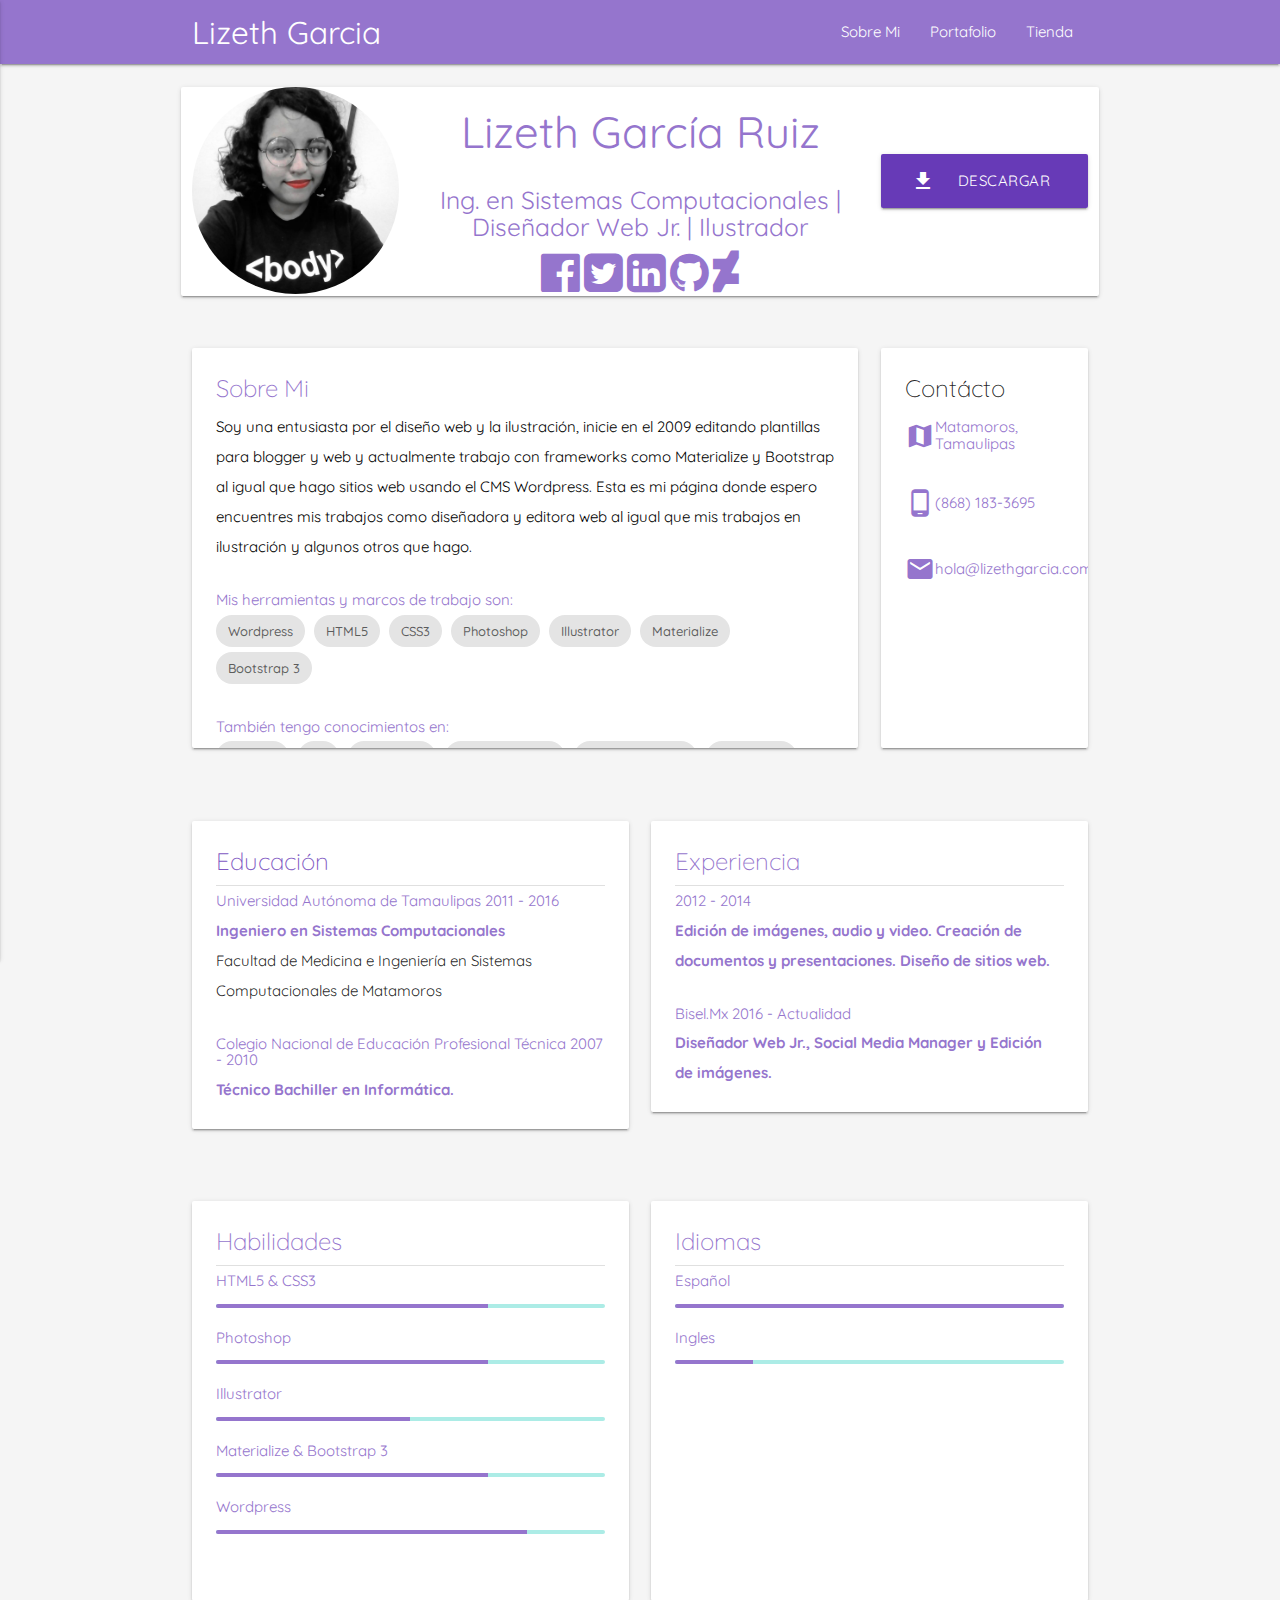
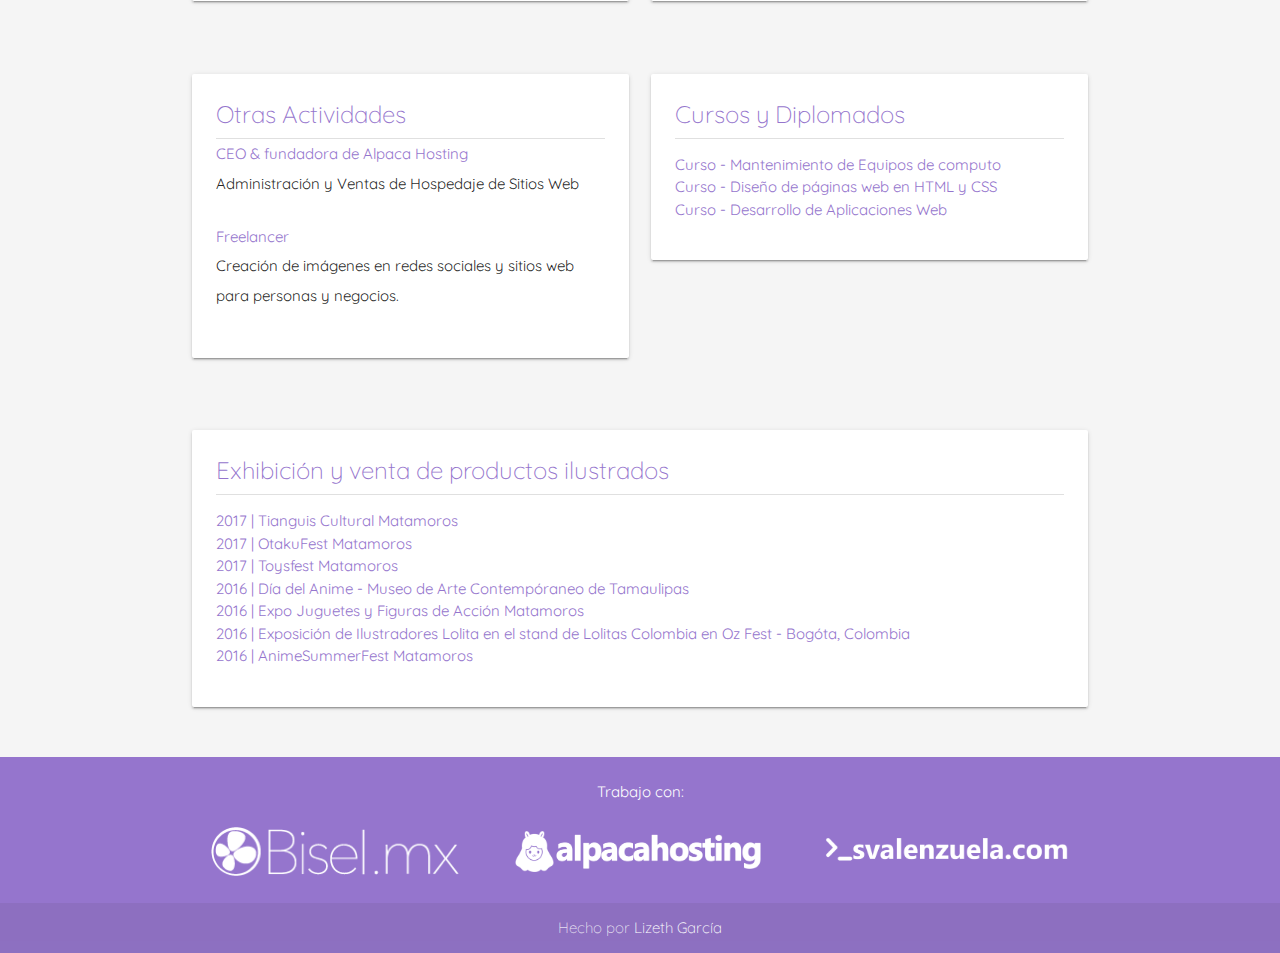
==== about.html @ 8a2abacf "Initial commit" ====
<!DOCTYPE html>
<html lang="es">
<head>
  <meta http-equiv="Content-Type" content="text/html; charset=UTF-8"/>
  <meta name="viewport" content="width=device-width, initial-scale=1"/>
  <title>Lizeth García - Diseño Web en Matamoros</title>

  <!-- CSS  -->
  <link href="https://fonts.googleapis.com/icon?family=Material+Icons" rel="stylesheet">
  <link href="css/materialize.css" type="text/css" rel="stylesheet" media="screen,projection"/>
  <link href="css/style.css" type="text/css" rel="stylesheet" media="screen,projection"/>
  <link rel="stylesheet" href="css/font-awesome.min.css">
  <link rel="icon" href="img/icoweb.png">

  <!-- Global Site Tag (gtag.js) - Google Analytics -->
<script async src="https://www.googletagmanager.com/gtag/js?id=UA-107366115-1"></script>
<script>
  window.dataLayer = window.dataLayer || [];
  function gtag(){dataLayer.push(arguments)};
  gtag('js', new Date());

  gtag('config', 'UA-107366115-1');
</script>
</head>
<body class="grey lighten-4">

<nav class="deep-purple lighten-2" role="navigation">
    <div class="nav-wrapper container"><a id="logo-container" href="index.html" class="brand-logo white-text">Lizeth Garcia</a>
      <ul class="right hide-on-med-and-down">
        <li><a href="about.html" class="white-text">Sobre Mi</a></li>
        <li><a href="portfolio.html" class="white-text">Portafolio</a></li>
        <li><a href="http://missalpaca.tictail.com/" class="white-text">Tienda</a></li>
        
      </ul>

      <ul id="nav-mobile" class="side-nav deep-purple-text text-lighten-2">
        <li><a href="about.html" class="white-text">Sobre Mi</a></li>
        <li><a href="portfolio.html" class="white-text">Portafolio</a></li>
        <li><a href="http://missalpaca.tictail.com/" class="white-text">Tienda</a></li>
        
      </ul>
      <a href="#" data-activates="nav-mobile" class="button-collapse whi"><i class="material-icons white-text">menu</i></a>
    </div>
  </nav>


    <div class="container">
    <div class="section">
  	<div class="row card">
  	<div class="col s12 m3 center">
  		<img class="circle responsive-img valign-wrapper" width="250px" src="img/yo.jpg">
  	</div>
  	<div class="col s12 m6 center">
  		<h3 class="header center deep-purple-text text-lighten-2"> Lizeth García Ruiz</h3>
  		<h5 class="header col s12 center deep-purple-text text-lighten-2"> Ing. en Sistemas Computacionales | Diseñador Web Jr. | Ilustrador</h5>
      <a href="https://www.facebook.com/mysoulbeats"><i class="fa fa-facebook-official fa-3x deep-purple-text text-lighten-2" aria-hidden="true"></i></a>
      <a href="https://twitter.com/lizethgarciar"><i class="fa fa-twitter-square fa-3x deep-purple-text text-lighten-2" aria-hidden="true"></i></a>
      <a href="https://www.linkedin.com/in/kazegarcia/"><i class="fa fa-linkedin-square fa-3x deep-purple-text text-lighten-2" aria-hidden="true"></i></a>
      <a href="https://github.com/missalpaca"><i class="fa fa-github fa-3x deep-purple-text text-lighten-2" aria-hidden="true"></i></a>
      <a href="https://miss-alpaca.deviantart.com/"><i class="fa fa-deviantart fa-3x deep-purple-text text-lighten-2" aria-hidden="true"></i></a>
  	</div>
  	<div class="col s12 m3">
  		<br><br><br>
  		<a href="docs/CVLizethGarcia.pdf" id="download-button" class="btn-large waves-effect waves-light deep-purple text-lighten-2 valign-wrapper"> <i class="material-icons left">file_download</i> Descargar CV </a>
  	</div>
  		
  	</div>
    </div>
    </div>

  <div class="container">
  <div class="section">
       <div class="row">
        <div class="col s12 m9">
          <div class="card medium">
            <div class="card-content">
            <span class="card-title deep-purple-text text-lighten-2">Sobre Mi</span>
            <p class="black-text">Soy una entusiasta por el diseño web y la ilustración, inicie en el 2009 editando plantillas para blogger y web y actualmente trabajo con frameworks como Materialize y Bootstrap al igual que hago sitios web usando el CMS Wordpress. Esta es mi página donde espero encuentres mis trabajos como diseñadora y editora web al igual que mis trabajos en ilustración y algunos otros que hago.</p>
            <br>
            <h6 class="deep-purple-text text-lighten-2"> Mis herramientas y marcos de trabajo son:</h6>
            <div class="chip"> Wordpress </div> <div class="chip"> HTML5 </div> <div class="chip"> CSS3 </div> <div class="chip"> Photoshop </div> <div class="chip"> Illustrator </div> <div class="chip"> Materialize </div> <div class="chip"> Bootstrap 3 </div>
            <br><br>
            <h6 class="deep-purple-text text-lighten-2"> También tengo conocimientos en:</h6>
            <div class="chip"> ASP.NET </div> <div class="chip"> C# </div> <div class="chip"> Javascript </div> <div class="chip"> Visual Basic.Net </div> <div class="chip"> Wampp, Xampp </div> <div class="chip"> SQL Server </div> <div class="chip"> XML </div>
          </div>
          </div>
        </div>


      <div class="col s12 m3">
          <div class="card medium">
          	<div class="card-content">
          	<span class="card-title">
          		Contácto
          	</span>
          	<ul>
            <h6 class="deep-purple-text text-lighten-2 valign-wrapper"><i class="small deep-purple-text text-lighten-2 material-icons">map</i>Matamoros, Tamaulipas</h6>
            <br>
            <h6 class="deep-purple-text text-lighten-2 valign-wrapper"><i class="small deep-purple-text text-lighten-2 material-icons">phone_android</i>(868) 183-3695</h6>
            <br>
            <h6 class="deep-purple-text text-lighten-2 valign-wrapper"><i class="small deep-purple-text text-lighten-2 material-icons">email</i>hola@lizethgarcia.com</h6>
          </ul>
          	</div>
          </div>
        </div>

 </div>
</div>
</div>

<div class="container">
  <div class="section">
       <div class="row">
        <div class="col s12 m6">
          <div class="card">
            <div class="card-content">
            <span class="card-title deep-purple-text text-lighten-1">Educación</span>
            <div class="divider"></div>
            <h6 class="deep-purple-text text-lighten-2">Universidad Autónoma de Tamaulipas 2011 - 2016</h6>
            <p>
              <b class="deep-purple-text text-lighten-2">Ingeniero en Sistemas Computacionales</b><br>
              Facultad de Medicina e Ingeniería en Sistemas Computacionales de Matamoros
            </p>
            <br>
            
            <h6 class="deep-purple-text text-lighten-2">Colegio Nacional de Educación Profesional Técnica  2007 - 2010</h6>
            <p>
              <b class="deep-purple-text text-lighten-2">Técnico Bachiller en Informática.</b><br>
            </p>
            
          </div>
        </div>
      </div>
      <div class="col s12 m6">
          <div class="card">
            <div class="card-content">
            <span class="card-title deep-purple-text text-lighten-2">Experiencia</span>
            <div class="divider"></div>
            <h6 class="deep-purple-text text-lighten-2">2012 - 2014</h6>
            <p>
              <b class="deep-purple-text text-lighten-2">Edición de imágenes, audio y video. Creación de documentos y presentaciones. Diseño de sitios web.
              </b></p>
            <br>
            <h6 class="deep-purple-text text-lighten-2">Bisel.Mx  2016 - Actualidad</h6>
            <p>
              <b class="deep-purple-text text-lighten-2">Diseñador Web Jr., Social Media Manager y Edición de imágenes.</b><br>
            </p>
          </div>
        </div>
        </div>

 </div>
</div>
</div>

<div class="container">
  <div class="section">
       <div class="row">
        <div class="col s12 m6">
          <div class="card medium">
            <div class="card-content">
           <span class="card-title deep-purple-text text-lighten-2">Habilidades</span>
            <div class="divider"></div>
            <p class="deep-purple-text text-lighten-2"> HTML5 & CSS3</p>
            <div class="progress">
            <div class="determinate deep-purple lighten-2" style="width: 70%"></div>
            </div>
            <p class="deep-purple-text text-lighten-2"> Photoshop</p>
            <div class="progress">
            <div class="determinate deep-purple lighten-2" style="width: 70%"></div>
            </div>
            <p class="deep-purple-text text-lighten-2"> Illustrator</p>
            <div class="progress">
            <div class="determinate deep-purple lighten-2" style="width: 50%"></div>
            </div>
            <p class="deep-purple-text text-lighten-2"> Materialize & Bootstrap 3</p>
            <div class="progress">
            <div class="determinate deep-purple lighten-2" style="width: 70%"></div>
            </div>
            <p class="deep-purple-text text-lighten-2"> Wordpress</p>
            <div class="progress">
            <div class="determinate deep-purple lighten-2" style="width: 80%"></div>
            </div>
            <br>
          </div>
        </div>
      </div>
      <div class="col s12 m6">
          <div class="card medium">
            <div class="card-content">
            <span class="card-title deep-purple-text text-lighten-2">Idiomas</span>
            <div class="divider"></div>
            <p class="deep-purple-text text-lighten-2"> Español</p>
            <div class="progress">
            <div class="determinate deep-purple lighten-2" style="width: 100%"></div>
            </div>
            <p class="deep-purple-text text-lighten-2"> Ingles</p>
            <div class="progress">
            <div class="determinate deep-purple lighten-2" style="width: 20%"></div>
            </div>
           <br>
          </div>
        </div>
        </div>

 </div>
</div>
</div>




<div class="container">
  <div class="section">
       <div class="row">
        <div class="col s12 m6">
          <div class="card">
            <div class="card-content">
           <span class="card-title deep-purple-text text-lighten-2">Otras Actividades</span>
            <div class="divider"></div>
            <h6 class=" deep-purple-text text-lighten-2"> CEO & fundadora de Alpaca Hosting</h6>
            <p>Administración y Ventas de Hospedaje de Sitios Web</p> <br>

            <h6 class=" deep-purple-text text-lighten-2"> Freelancer</h6>
            <p> Creación de imágenes en redes sociales y sitios web para personas y negocios.</p> <br>
            
            
          </div>
        </div>
      </div>
      <div class="col s12 m6">
          <div class="card">
            <div class="card-content">
            <span class="card-title deep-purple-text text-lighten-2">Cursos y Diplomados</span>
            <div class="divider"></div>
            <ul class="deep-purple-text text-lighten-2">
              <li> Curso - Mantenimiento de Equipos de computo</li>
              <li> Curso - Diseño de páginas web en HTML y CSS</li>
              <li> Curso - Desarrollo de Aplicaciones Web</li>
            </ul>
          </div>
        </div>
        </div>

 </div>
</div>
</div>

<div class="container">
  <div class="section">
       <div class="row">
        <div class="col s12 m12">
          <div class="card">
            <div class="card-content">
           <span class="card-title deep-purple-text text-lighten-2">Exhibición y venta de productos ilustrados</span>
            <div class="divider"></div>
            <ul class="deep-purple-text text-lighten-2">
              <li> 2017 | Tianguis Cultural Matamoros</li>
              <li> 2017 | OtakuFest Matamoros</li>
              <li> 2017 | Toysfest Matamoros</li>
              <li> 2016 | Día del Anime - Museo de Arte Contempóraneo de Tamaulipas</li>
              <li> 2016 | Expo Juguetes y Figuras de Acción Matamoros</li>
              <li> 2016 | Exposición de Ilustradores Lolita en el stand de Lolitas Colombia en Oz Fest - Bogóta, Colombia</li>
              <li> 2016 | AnimeSummerFest Matamoros</li>
            </ul>
            
            
          </div>
        </div>
      </div>

 </div>
</div>
</div>



<footer class="page-footer deep-purple lighten-2">

			<div class="container">
        <div class="row center">
          <div class="col m12 s12">
                <h6> Trabajo con: </h6>
              </div>
        </div>
				
				<div class="row valign-wrapper center">
			        <div class="col m4 s12">
			        <a href="https://bisel.mx">
			         <img class="responsive-img" width="250px" src="img/logobisel.png">
					</a>
			        </div>

			        <div class="col m4 s12">
			        <a href="https://alpacahosting.com">
			        <img class="responsive-img" width="250px" src="img/logoah.png">
			        </a>
			        </div>


			        <div class="col m4 s12">
			        <a href="http://svalenzuela.com">
			        <img class="responsive-img" width="250px" src="img/logosvalenzuela.png">
			        </a>
			        </div>
			</div>


        
        
      </div>
    </div>


<div class="footer-copyright">
      <div class="container center">
      Hecho por <a class="white-text" href="http://lizethgarcia.com">Lizeth García</a>
      </div>
    </div>
</footer>


<script src="https://code.jquery.com/jquery-2.1.1.min.js"></script>
  <script src="js/materialize.js"></script>
  <script src="js/init.js"></script>
  <script src="js/style.js"></script>
</body>
</html>
---- css/style.css ----
nav ul a,
nav .brand-logo {
  color: #444;
}

p {
  line-height: 2rem;
}

.button-collapse {
  color: #26a69a;
}

.parallax-container {
  min-height: 380px;
  line-height: 0;
  height: auto;
  color: rgba(255,255,255,.9);
}
  .parallax-container .section {
    width: 100%;
  }

@media only screen and (max-width : 992px) {
  .parallax-container .section {
    position: absolute;
    top: 40%;
  }
  #index-banner .section {
    top: 10%;
  }
}

@media only screen and (max-width : 600px) {
  #index-banner .section {
    top: 0;
  }
}

.icon-block {
  padding: 0 15px;
}
.icon-block .material-icons {
  font-size: inherit;
}

footer.page-footer {
  margin: 0;
}
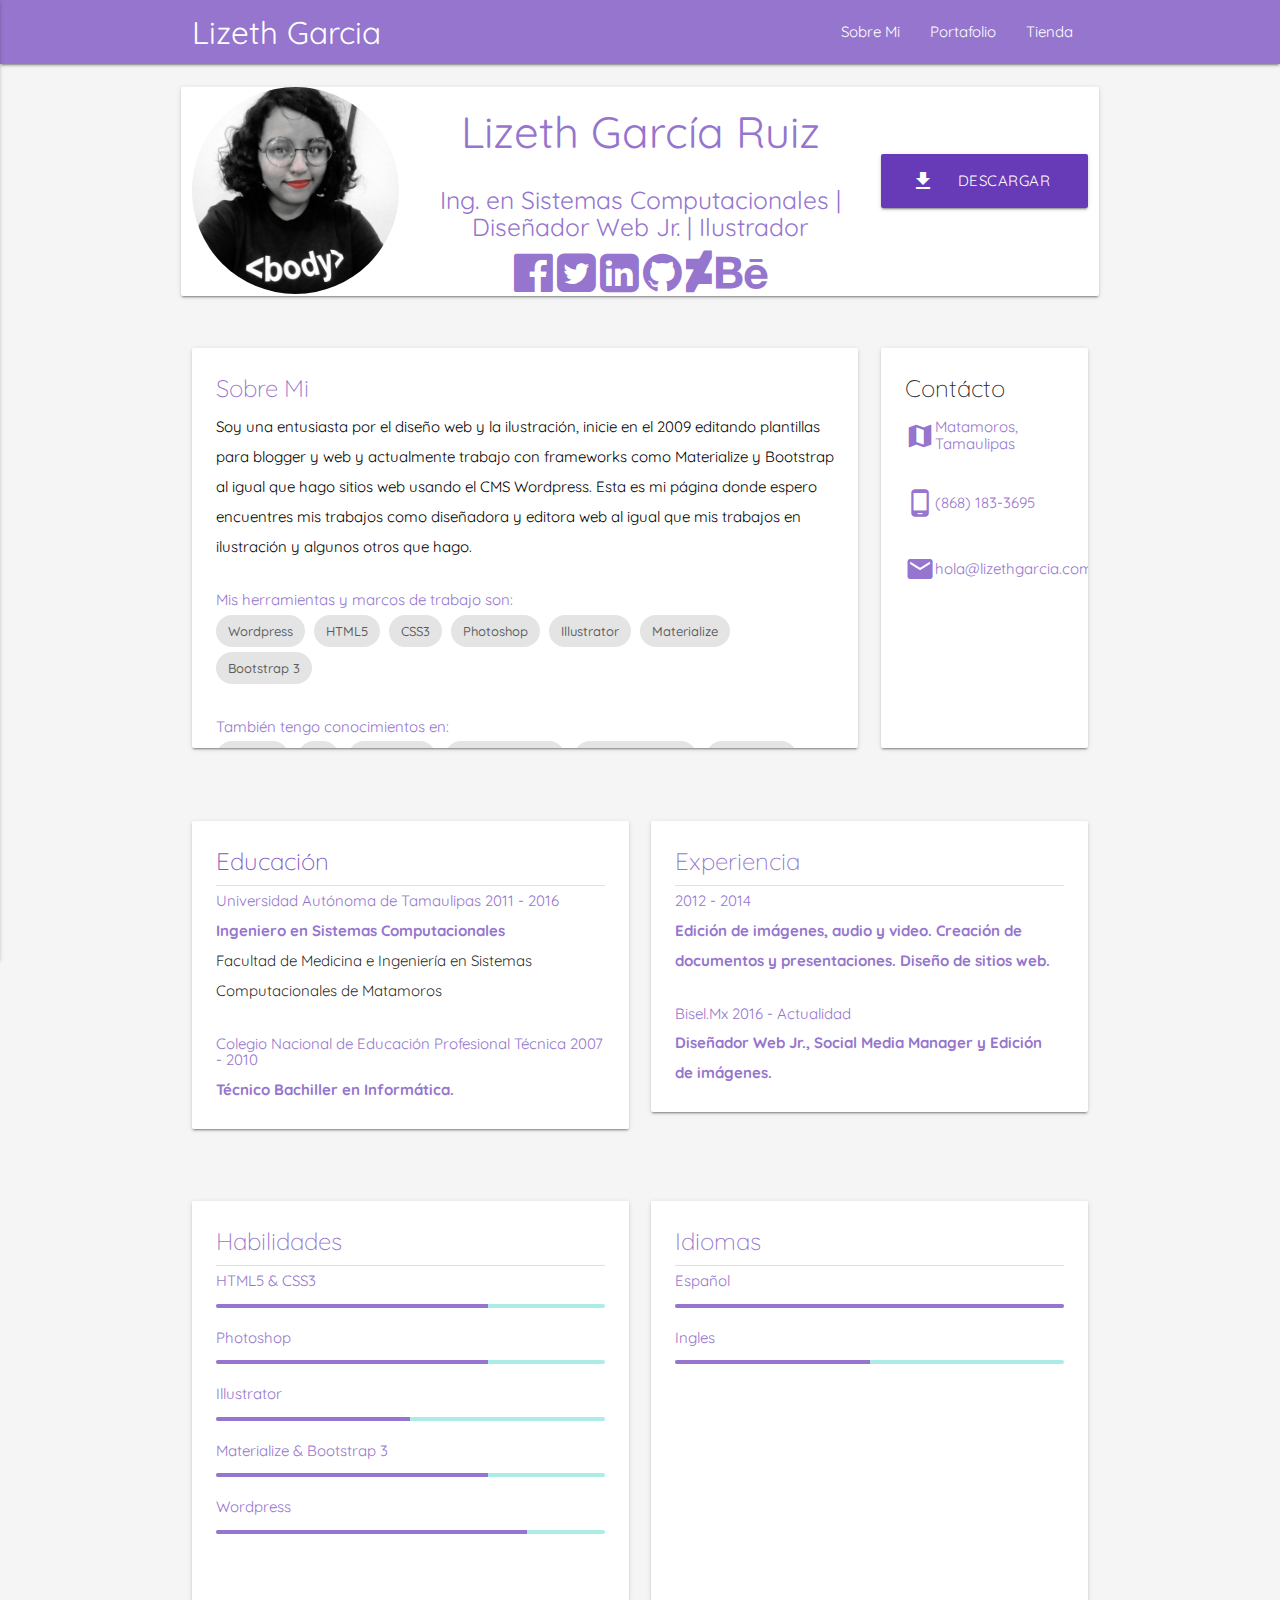
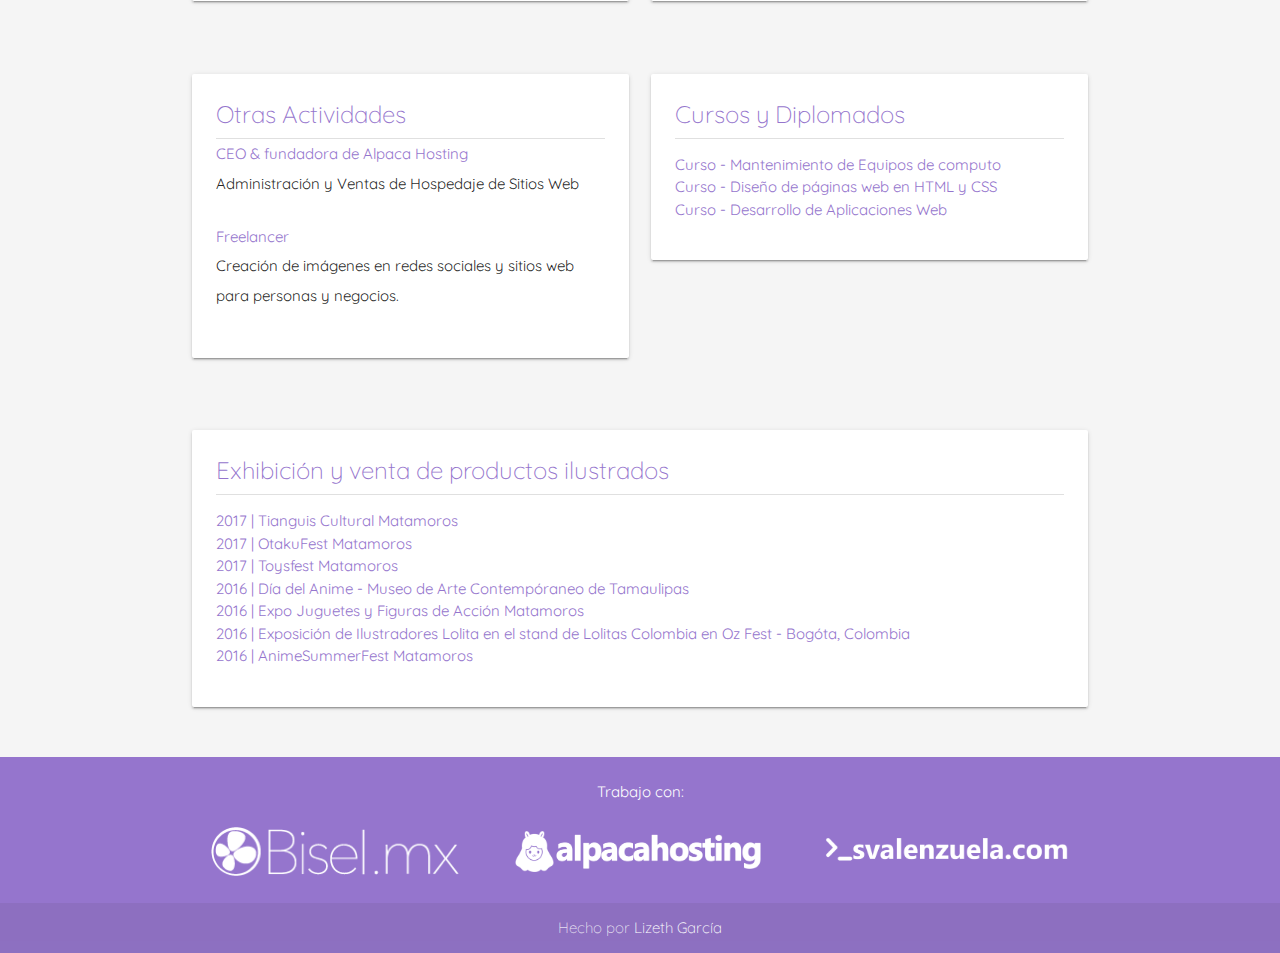
==== commit 3f872454: "Add files via upload" ====
--- a/about.html
+++ b/about.html
@@ -1,328 +1,329 @@
-<!DOCTYPE html>
-<html lang="es">
-<head>
-  <meta http-equiv="Content-Type" content="text/html; charset=UTF-8"/>
-  <meta name="viewport" content="width=device-width, initial-scale=1"/>
-  <title>Lizeth García - Diseño Web en Matamoros</title>
-
-  <!-- CSS  -->
-  <link href="https://fonts.googleapis.com/icon?family=Material+Icons" rel="stylesheet">
-  <link href="css/materialize.css" type="text/css" rel="stylesheet" media="screen,projection"/>
-  <link href="css/style.css" type="text/css" rel="stylesheet" media="screen,projection"/>
-  <link rel="stylesheet" href="css/font-awesome.min.css">
-  <link rel="icon" href="img/icoweb.png">
-
-  <!-- Global Site Tag (gtag.js) - Google Analytics -->
-<script async src="https://www.googletagmanager.com/gtag/js?id=UA-107366115-1"></script>
-<script>
-  window.dataLayer = window.dataLayer || [];
-  function gtag(){dataLayer.push(arguments)};
-  gtag('js', new Date());
-
-  gtag('config', 'UA-107366115-1');
-</script>
-</head>
-<body class="grey lighten-4">
-
-<nav class="deep-purple lighten-2" role="navigation">
-    <div class="nav-wrapper container"><a id="logo-container" href="index.html" class="brand-logo white-text">Lizeth Garcia</a>
-      <ul class="right hide-on-med-and-down">
-        <li><a href="about.html" class="white-text">Sobre Mi</a></li>
-        <li><a href="portfolio.html" class="white-text">Portafolio</a></li>
-        <li><a href="http://missalpaca.tictail.com/" class="white-text">Tienda</a></li>
-        
-      </ul>
-
-      <ul id="nav-mobile" class="side-nav deep-purple-text text-lighten-2">
-        <li><a href="about.html" class="white-text">Sobre Mi</a></li>
-        <li><a href="portfolio.html" class="white-text">Portafolio</a></li>
-        <li><a href="http://missalpaca.tictail.com/" class="white-text">Tienda</a></li>
-        
-      </ul>
-      <a href="#" data-activates="nav-mobile" class="button-collapse whi"><i class="material-icons white-text">menu</i></a>
-    </div>
-  </nav>
-
-
-    <div class="container">
-    <div class="section">
-  	<div class="row card">
-  	<div class="col s12 m3 center">
-  		<img class="circle responsive-img valign-wrapper" width="250px" src="img/yo.jpg">
-  	</div>
-  	<div class="col s12 m6 center">
-  		<h3 class="header center deep-purple-text text-lighten-2"> Lizeth García Ruiz</h3>
-  		<h5 class="header col s12 center deep-purple-text text-lighten-2"> Ing. en Sistemas Computacionales | Diseñador Web Jr. | Ilustrador</h5>
-      <a href="https://www.facebook.com/mysoulbeats"><i class="fa fa-facebook-official fa-3x deep-purple-text text-lighten-2" aria-hidden="true"></i></a>
-      <a href="https://twitter.com/lizethgarciar"><i class="fa fa-twitter-square fa-3x deep-purple-text text-lighten-2" aria-hidden="true"></i></a>
-      <a href="https://www.linkedin.com/in/kazegarcia/"><i class="fa fa-linkedin-square fa-3x deep-purple-text text-lighten-2" aria-hidden="true"></i></a>
-      <a href="https://github.com/missalpaca"><i class="fa fa-github fa-3x deep-purple-text text-lighten-2" aria-hidden="true"></i></a>
-      <a href="https://miss-alpaca.deviantart.com/"><i class="fa fa-deviantart fa-3x deep-purple-text text-lighten-2" aria-hidden="true"></i></a>
-  	</div>
-  	<div class="col s12 m3">
-  		<br><br><br>
-  		<a href="docs/CVLizethGarcia.pdf" id="download-button" class="btn-large waves-effect waves-light deep-purple text-lighten-2 valign-wrapper"> <i class="material-icons left">file_download</i> Descargar CV </a>
-  	</div>
-  		
-  	</div>
-    </div>
-    </div>
-
-  <div class="container">
-  <div class="section">
-       <div class="row">
-        <div class="col s12 m9">
-          <div class="card medium">
-            <div class="card-content">
-            <span class="card-title deep-purple-text text-lighten-2">Sobre Mi</span>
-            <p class="black-text">Soy una entusiasta por el diseño web y la ilustración, inicie en el 2009 editando plantillas para blogger y web y actualmente trabajo con frameworks como Materialize y Bootstrap al igual que hago sitios web usando el CMS Wordpress. Esta es mi página donde espero encuentres mis trabajos como diseñadora y editora web al igual que mis trabajos en ilustración y algunos otros que hago.</p>
-            <br>
-            <h6 class="deep-purple-text text-lighten-2"> Mis herramientas y marcos de trabajo son:</h6>
-            <div class="chip"> Wordpress </div> <div class="chip"> HTML5 </div> <div class="chip"> CSS3 </div> <div class="chip"> Photoshop </div> <div class="chip"> Illustrator </div> <div class="chip"> Materialize </div> <div class="chip"> Bootstrap 3 </div>
-            <br><br>
-            <h6 class="deep-purple-text text-lighten-2"> También tengo conocimientos en:</h6>
-            <div class="chip"> ASP.NET </div> <div class="chip"> C# </div> <div class="chip"> Javascript </div> <div class="chip"> Visual Basic.Net </div> <div class="chip"> Wampp, Xampp </div> <div class="chip"> SQL Server </div> <div class="chip"> XML </div>
-          </div>
-          </div>
-        </div>
-
-
-      <div class="col s12 m3">
-          <div class="card medium">
-          	<div class="card-content">
-          	<span class="card-title">
-          		Contácto
-          	</span>
-          	<ul>
-            <h6 class="deep-purple-text text-lighten-2 valign-wrapper"><i class="small deep-purple-text text-lighten-2 material-icons">map</i>Matamoros, Tamaulipas</h6>
-            <br>
-            <h6 class="deep-purple-text text-lighten-2 valign-wrapper"><i class="small deep-purple-text text-lighten-2 material-icons">phone_android</i>(868) 183-3695</h6>
-            <br>
-            <h6 class="deep-purple-text text-lighten-2 valign-wrapper"><i class="small deep-purple-text text-lighten-2 material-icons">email</i>hola@lizethgarcia.com</h6>
-          </ul>
-          	</div>
-          </div>
-        </div>
-
- </div>
-</div>
-</div>
-
-<div class="container">
-  <div class="section">
-       <div class="row">
-        <div class="col s12 m6">
-          <div class="card">
-            <div class="card-content">
-            <span class="card-title deep-purple-text text-lighten-1">Educación</span>
-            <div class="divider"></div>
-            <h6 class="deep-purple-text text-lighten-2">Universidad Autónoma de Tamaulipas 2011 - 2016</h6>
-            <p>
-              <b class="deep-purple-text text-lighten-2">Ingeniero en Sistemas Computacionales</b><br>
-              Facultad de Medicina e Ingeniería en Sistemas Computacionales de Matamoros
-            </p>
-            <br>
-            
-            <h6 class="deep-purple-text text-lighten-2">Colegio Nacional de Educación Profesional Técnica  2007 - 2010</h6>
-            <p>
-              <b class="deep-purple-text text-lighten-2">Técnico Bachiller en Informática.</b><br>
-            </p>
-            
-          </div>
-        </div>
-      </div>
-      <div class="col s12 m6">
-          <div class="card">
-            <div class="card-content">
-            <span class="card-title deep-purple-text text-lighten-2">Experiencia</span>
-            <div class="divider"></div>
-            <h6 class="deep-purple-text text-lighten-2">2012 - 2014</h6>
-            <p>
-              <b class="deep-purple-text text-lighten-2">Edición de imágenes, audio y video. Creación de documentos y presentaciones. Diseño de sitios web.
-              </b></p>
-            <br>
-            <h6 class="deep-purple-text text-lighten-2">Bisel.Mx  2016 - Actualidad</h6>
-            <p>
-              <b class="deep-purple-text text-lighten-2">Diseñador Web Jr., Social Media Manager y Edición de imágenes.</b><br>
-            </p>
-          </div>
-        </div>
-        </div>
-
- </div>
-</div>
-</div>
-
-<div class="container">
-  <div class="section">
-       <div class="row">
-        <div class="col s12 m6">
-          <div class="card medium">
-            <div class="card-content">
-           <span class="card-title deep-purple-text text-lighten-2">Habilidades</span>
-            <div class="divider"></div>
-            <p class="deep-purple-text text-lighten-2"> HTML5 & CSS3</p>
-            <div class="progress">
-            <div class="determinate deep-purple lighten-2" style="width: 70%"></div>
-            </div>
-            <p class="deep-purple-text text-lighten-2"> Photoshop</p>
-            <div class="progress">
-            <div class="determinate deep-purple lighten-2" style="width: 70%"></div>
-            </div>
-            <p class="deep-purple-text text-lighten-2"> Illustrator</p>
-            <div class="progress">
-            <div class="determinate deep-purple lighten-2" style="width: 50%"></div>
-            </div>
-            <p class="deep-purple-text text-lighten-2"> Materialize & Bootstrap 3</p>
-            <div class="progress">
-            <div class="determinate deep-purple lighten-2" style="width: 70%"></div>
-            </div>
-            <p class="deep-purple-text text-lighten-2"> Wordpress</p>
-            <div class="progress">
-            <div class="determinate deep-purple lighten-2" style="width: 80%"></div>
-            </div>
-            <br>
-          </div>
-        </div>
-      </div>
-      <div class="col s12 m6">
-          <div class="card medium">
-            <div class="card-content">
-            <span class="card-title deep-purple-text text-lighten-2">Idiomas</span>
-            <div class="divider"></div>
-            <p class="deep-purple-text text-lighten-2"> Español</p>
-            <div class="progress">
-            <div class="determinate deep-purple lighten-2" style="width: 100%"></div>
-            </div>
-            <p class="deep-purple-text text-lighten-2"> Ingles</p>
-            <div class="progress">
-            <div class="determinate deep-purple lighten-2" style="width: 20%"></div>
-            </div>
-           <br>
-          </div>
-        </div>
-        </div>
-
- </div>
-</div>
-</div>
-
-
-
-
-<div class="container">
-  <div class="section">
-       <div class="row">
-        <div class="col s12 m6">
-          <div class="card">
-            <div class="card-content">
-           <span class="card-title deep-purple-text text-lighten-2">Otras Actividades</span>
-            <div class="divider"></div>
-            <h6 class=" deep-purple-text text-lighten-2"> CEO & fundadora de Alpaca Hosting</h6>
-            <p>Administración y Ventas de Hospedaje de Sitios Web</p> <br>
-
-            <h6 class=" deep-purple-text text-lighten-2"> Freelancer</h6>
-            <p> Creación de imágenes en redes sociales y sitios web para personas y negocios.</p> <br>
-            
-            
-          </div>
-        </div>
-      </div>
-      <div class="col s12 m6">
-          <div class="card">
-            <div class="card-content">
-            <span class="card-title deep-purple-text text-lighten-2">Cursos y Diplomados</span>
-            <div class="divider"></div>
-            <ul class="deep-purple-text text-lighten-2">
-              <li> Curso - Mantenimiento de Equipos de computo</li>
-              <li> Curso - Diseño de páginas web en HTML y CSS</li>
-              <li> Curso - Desarrollo de Aplicaciones Web</li>
-            </ul>
-          </div>
-        </div>
-        </div>
-
- </div>
-</div>
-</div>
-
-<div class="container">
-  <div class="section">
-       <div class="row">
-        <div class="col s12 m12">
-          <div class="card">
-            <div class="card-content">
-           <span class="card-title deep-purple-text text-lighten-2">Exhibición y venta de productos ilustrados</span>
-            <div class="divider"></div>
-            <ul class="deep-purple-text text-lighten-2">
-              <li> 2017 | Tianguis Cultural Matamoros</li>
-              <li> 2017 | OtakuFest Matamoros</li>
-              <li> 2017 | Toysfest Matamoros</li>
-              <li> 2016 | Día del Anime - Museo de Arte Contempóraneo de Tamaulipas</li>
-              <li> 2016 | Expo Juguetes y Figuras de Acción Matamoros</li>
-              <li> 2016 | Exposición de Ilustradores Lolita en el stand de Lolitas Colombia en Oz Fest - Bogóta, Colombia</li>
-              <li> 2016 | AnimeSummerFest Matamoros</li>
-            </ul>
-            
-            
-          </div>
-        </div>
-      </div>
-
- </div>
-</div>
-</div>
-
-
-
-<footer class="page-footer deep-purple lighten-2">
-
-			<div class="container">
-        <div class="row center">
-          <div class="col m12 s12">
-                <h6> Trabajo con: </h6>
-              </div>
-        </div>
-				
-				<div class="row valign-wrapper center">
-			        <div class="col m4 s12">
-			        <a href="https://bisel.mx">
-			         <img class="responsive-img" width="250px" src="img/logobisel.png">
-					</a>
-			        </div>
-
-			        <div class="col m4 s12">
-			        <a href="https://alpacahosting.com">
-			        <img class="responsive-img" width="250px" src="img/logoah.png">
-			        </a>
-			        </div>
-
-
-			        <div class="col m4 s12">
-			        <a href="http://svalenzuela.com">
-			        <img class="responsive-img" width="250px" src="img/logosvalenzuela.png">
-			        </a>
-			        </div>
-			</div>
-
-
-        
-        
-      </div>
-    </div>
-
-
-<div class="footer-copyright">
-      <div class="container center">
-      Hecho por <a class="white-text" href="http://lizethgarcia.com">Lizeth García</a>
-      </div>
-    </div>
-</footer>
-
-
-<script src="https://code.jquery.com/jquery-2.1.1.min.js"></script>
-  <script src="js/materialize.js"></script>
-  <script src="js/init.js"></script>
-  <script src="js/style.js"></script>
-</body>
+<!DOCTYPE html>
+<html lang="es">
+<head>
+  <meta http-equiv="Content-Type" content="text/html; charset=UTF-8"/>
+  <meta name="viewport" content="width=device-width, initial-scale=1"/>
+  <title>Lizeth García - Diseño Web en Matamoros</title>
+
+  <!-- CSS  -->
+  <link href="https://fonts.googleapis.com/icon?family=Material+Icons" rel="stylesheet">
+  <link href="css/materialize.css" type="text/css" rel="stylesheet" media="screen,projection"/>
+  <link href="css/style.css" type="text/css" rel="stylesheet" media="screen,projection"/>
+  <link rel="stylesheet" href="css/font-awesome.min.css">
+  <link rel="icon" href="img/icoweb.png">
+
+  <!-- Global Site Tag (gtag.js) - Google Analytics -->
+<script async src="https://www.googletagmanager.com/gtag/js?id=UA-107366115-1"></script>
+<script>
+  window.dataLayer = window.dataLayer || [];
+  function gtag(){dataLayer.push(arguments)};
+  gtag('js', new Date());
+
+  gtag('config', 'UA-107366115-1');
+</script>
+</head>
+<body class="grey lighten-4">
+
+<nav class="deep-purple lighten-2" role="navigation">
+    <div class="nav-wrapper container"><a id="logo-container" href="index.html" class="brand-logo white-text">Lizeth Garcia</a>
+      <ul class="right hide-on-med-and-down">
+        <li><a href="about.html" class="white-text">Sobre Mi</a></li>
+        <li><a href="portfolio.html" class="white-text">Portafolio</a></li>
+        <li><a href="http://missalpaca.tictail.com/" class="white-text">Tienda</a></li>
+        
+      </ul>
+
+      <ul id="nav-mobile" class="side-nav deep-purple-text text-lighten-2">
+        <li><a href="about.html" class="white-text">Sobre Mi</a></li>
+        <li><a href="portfolio.html" class="white-text">Portafolio</a></li>
+        <li><a href="http://missalpaca.tictail.com/" class="white-text">Tienda</a></li>
+        
+      </ul>
+      <a href="#" data-activates="nav-mobile" class="button-collapse whi"><i class="material-icons white-text">menu</i></a>
+    </div>
+  </nav>
+
+
+    <div class="container">
+    <div class="section">
+  	<div class="row card">
+  	<div class="col s12 m3 center">
+  		<img class="circle responsive-img valign-wrapper" width="250px" src="img/yo.jpg">
+  	</div>
+  	<div class="col s12 m6 center">
+  		<h3 class="header center deep-purple-text text-lighten-2"> Lizeth García Ruiz</h3>
+  		<h5 class="header col s12 center deep-purple-text text-lighten-2"> Ing. en Sistemas Computacionales | Diseñador Web Jr. | Ilustrador</h5>
+      <a href="https://www.facebook.com/mysoulbeats"><i class="fa fa-facebook-official fa-3x deep-purple-text text-lighten-2" aria-hidden="true"></i></a>
+      <a href="https://twitter.com/lizethgarciar"><i class="fa fa-twitter-square fa-3x deep-purple-text text-lighten-2" aria-hidden="true"></i></a>
+      <a href="https://www.linkedin.com/in/kazegarcia/"><i class="fa fa-linkedin-square fa-3x deep-purple-text text-lighten-2" aria-hidden="true"></i></a>
+      <a href="https://github.com/missalpaca"><i class="fa fa-github fa-3x deep-purple-text text-lighten-2" aria-hidden="true"></i></a>
+      <a href="https://miss-alpaca.deviantart.com/"><i class="fa fa-deviantart fa-3x deep-purple-text text-lighten-2" aria-hidden="true"></i></a>
+      <a href="https://www.behance.net/missalpaca"><i class="fa fa-behance fa-3x deep-purple-text text-lighten-2" aria-hidden="true"></i></a>
+  	</div>
+  	<div class="col s12 m3">
+  		<br><br><br>
+  		<a href="docs/CVLizethGarcia.pdf" id="download-button" class="btn-large waves-effect waves-light deep-purple text-lighten-2 valign-wrapper"> <i class="material-icons left">file_download</i> Descargar CV </a>
+  	</div>
+  		
+  	</div>
+    </div>
+    </div>
+
+  <div class="container">
+  <div class="section">
+       <div class="row">
+        <div class="col s12 m9">
+          <div class="card medium">
+            <div class="card-content">
+            <span class="card-title deep-purple-text text-lighten-2">Sobre Mi</span>
+            <p class="black-text">Soy una entusiasta por el diseño web y la ilustración, inicie en el 2009 editando plantillas para blogger y web y actualmente trabajo con frameworks como Materialize y Bootstrap al igual que hago sitios web usando el CMS Wordpress. Esta es mi página donde espero encuentres mis trabajos como diseñadora y editora web al igual que mis trabajos en ilustración y algunos otros que hago.</p>
+            <br>
+            <h6 class="deep-purple-text text-lighten-2"> Mis herramientas y marcos de trabajo son:</h6>
+            <div class="chip"> Wordpress </div> <div class="chip"> HTML5 </div> <div class="chip"> CSS3 </div> <div class="chip"> Photoshop </div> <div class="chip"> Illustrator </div> <div class="chip"> Materialize </div> <div class="chip"> Bootstrap 3 </div>
+            <br><br>
+            <h6 class="deep-purple-text text-lighten-2"> También tengo conocimientos en:</h6>
+            <div class="chip"> ASP.NET </div> <div class="chip"> C# </div> <div class="chip"> Javascript </div> <div class="chip"> Visual Basic.Net </div> <div class="chip"> Wampp, Xampp </div> <div class="chip"> SQL Server </div> <div class="chip"> XML </div>
+          </div>
+          </div>
+        </div>
+
+
+      <div class="col s12 m3">
+          <div class="card medium">
+          	<div class="card-content">
+          	<span class="card-title">
+          		Contácto
+          	</span>
+          	<ul>
+            <h6 class="deep-purple-text text-lighten-2 valign-wrapper"><i class="small deep-purple-text text-lighten-2 material-icons">map</i>Matamoros, Tamaulipas</h6>
+            <br>
+            <h6 class="deep-purple-text text-lighten-2 valign-wrapper"><i class="small deep-purple-text text-lighten-2 material-icons">phone_android</i>(868) 183-3695</h6>
+            <br>
+            <h6 class="deep-purple-text text-lighten-2 valign-wrapper"><i class="small deep-purple-text text-lighten-2 material-icons">email</i>hola@lizethgarcia.com</h6>
+          </ul>
+          	</div>
+          </div>
+        </div>
+
+ </div>
+</div>
+</div>
+
+<div class="container">
+  <div class="section">
+       <div class="row">
+        <div class="col s12 m6">
+          <div class="card">
+            <div class="card-content">
+            <span class="card-title deep-purple-text text-lighten-1">Educación</span>
+            <div class="divider"></div>
+            <h6 class="deep-purple-text text-lighten-2">Universidad Autónoma de Tamaulipas 2011 - 2016</h6>
+            <p>
+              <b class="deep-purple-text text-lighten-2">Ingeniero en Sistemas Computacionales</b><br>
+              Facultad de Medicina e Ingeniería en Sistemas Computacionales de Matamoros
+            </p>
+            <br>
+            
+            <h6 class="deep-purple-text text-lighten-2">Colegio Nacional de Educación Profesional Técnica  2007 - 2010</h6>
+            <p>
+              <b class="deep-purple-text text-lighten-2">Técnico Bachiller en Informática.</b><br>
+            </p>
+            
+          </div>
+        </div>
+      </div>
+      <div class="col s12 m6">
+          <div class="card">
+            <div class="card-content">
+            <span class="card-title deep-purple-text text-lighten-2">Experiencia</span>
+            <div class="divider"></div>
+            <h6 class="deep-purple-text text-lighten-2">2012 - 2014</h6>
+            <p>
+              <b class="deep-purple-text text-lighten-2">Edición de imágenes, audio y video. Creación de documentos y presentaciones. Diseño de sitios web.
+              </b></p>
+            <br>
+            <h6 class="deep-purple-text text-lighten-2">Bisel.Mx  2016 - Actualidad</h6>
+            <p>
+              <b class="deep-purple-text text-lighten-2">Diseñador Web Jr., Social Media Manager y Edición de imágenes.</b><br>
+            </p>
+          </div>
+        </div>
+        </div>
+
+ </div>
+</div>
+</div>
+
+<div class="container">
+  <div class="section">
+       <div class="row">
+        <div class="col s12 m6">
+          <div class="card medium">
+            <div class="card-content">
+           <span class="card-title deep-purple-text text-lighten-2">Habilidades</span>
+            <div class="divider"></div>
+            <p class="deep-purple-text text-lighten-2"> HTML5 & CSS3</p>
+            <div class="progress">
+            <div class="determinate deep-purple lighten-2" style="width: 70%"></div>
+            </div>
+            <p class="deep-purple-text text-lighten-2"> Photoshop</p>
+            <div class="progress">
+            <div class="determinate deep-purple lighten-2" style="width: 70%"></div>
+            </div>
+            <p class="deep-purple-text text-lighten-2"> Illustrator</p>
+            <div class="progress">
+            <div class="determinate deep-purple lighten-2" style="width: 50%"></div>
+            </div>
+            <p class="deep-purple-text text-lighten-2"> Materialize & Bootstrap 3</p>
+            <div class="progress">
+            <div class="determinate deep-purple lighten-2" style="width: 70%"></div>
+            </div>
+            <p class="deep-purple-text text-lighten-2"> Wordpress</p>
+            <div class="progress">
+            <div class="determinate deep-purple lighten-2" style="width: 80%"></div>
+            </div>
+            <br>
+          </div>
+        </div>
+      </div>
+      <div class="col s12 m6">
+          <div class="card medium">
+            <div class="card-content">
+            <span class="card-title deep-purple-text text-lighten-2">Idiomas</span>
+            <div class="divider"></div>
+            <p class="deep-purple-text text-lighten-2"> Español</p>
+            <div class="progress">
+            <div class="determinate deep-purple lighten-2" style="width: 100%"></div>
+            </div>
+            <p class="deep-purple-text text-lighten-2"> Ingles</p>
+            <div class="progress">
+            <div class="determinate deep-purple lighten-2" style="width: 50%"></div>
+            </div>
+           <br>
+          </div>
+        </div>
+        </div>
+
+ </div>
+</div>
+</div>
+
+
+
+
+<div class="container">
+  <div class="section">
+       <div class="row">
+        <div class="col s12 m6">
+          <div class="card">
+            <div class="card-content">
+           <span class="card-title deep-purple-text text-lighten-2">Otras Actividades</span>
+            <div class="divider"></div>
+            <h6 class=" deep-purple-text text-lighten-2"> CEO & fundadora de Alpaca Hosting</h6>
+            <p>Administración y Ventas de Hospedaje de Sitios Web</p> <br>
+
+            <h6 class=" deep-purple-text text-lighten-2"> Freelancer</h6>
+            <p> Creación de imágenes en redes sociales y sitios web para personas y negocios.</p> <br>
+            
+            
+          </div>
+        </div>
+      </div>
+      <div class="col s12 m6">
+          <div class="card">
+            <div class="card-content">
+            <span class="card-title deep-purple-text text-lighten-2">Cursos y Diplomados</span>
+            <div class="divider"></div>
+            <ul class="deep-purple-text text-lighten-2">
+              <li> Curso - Mantenimiento de Equipos de computo</li>
+              <li> Curso - Diseño de páginas web en HTML y CSS</li>
+              <li> Curso - Desarrollo de Aplicaciones Web</li>
+            </ul>
+          </div>
+        </div>
+        </div>
+
+ </div>
+</div>
+</div>
+
+<div class="container">
+  <div class="section">
+       <div class="row">
+        <div class="col s12 m12">
+          <div class="card">
+            <div class="card-content">
+           <span class="card-title deep-purple-text text-lighten-2">Exhibición y venta de productos ilustrados</span>
+            <div class="divider"></div>
+            <ul class="deep-purple-text text-lighten-2">
+              <li> 2017 | Tianguis Cultural Matamoros</li>
+              <li> 2017 | OtakuFest Matamoros</li>
+              <li> 2017 | Toysfest Matamoros</li>
+              <li> 2016 | Día del Anime - Museo de Arte Contempóraneo de Tamaulipas</li>
+              <li> 2016 | Expo Juguetes y Figuras de Acción Matamoros</li>
+              <li> 2016 | Exposición de Ilustradores Lolita en el stand de Lolitas Colombia en Oz Fest - Bogóta, Colombia</li>
+              <li> 2016 | AnimeSummerFest Matamoros</li>
+            </ul>
+            
+            
+          </div>
+        </div>
+      </div>
+
+ </div>
+</div>
+</div>
+
+
+
+<footer class="page-footer deep-purple lighten-2">
+
+			<div class="container">
+        <div class="row center">
+          <div class="col m12 s12">
+                <h6> Trabajo con: </h6>
+              </div>
+        </div>
+				
+				<div class="row valign-wrapper center">
+			        <div class="col m4 s12">
+			        <a href="https://bisel.mx">
+			         <img class="responsive-img" width="250px" src="img/logobisel.png">
+					</a>
+			        </div>
+
+			        <div class="col m4 s12">
+			        <a href="https://alpacahosting.com">
+			        <img class="responsive-img" width="250px" src="img/logoah.png">
+			        </a>
+			        </div>
+
+
+			        <div class="col m4 s12">
+			        <a href="http://svalenzuela.com">
+			        <img class="responsive-img" width="250px" src="img/logosvalenzuela.png">
+			        </a>
+			        </div>
+			</div>
+
+
+        
+        
+      </div>
+    </div>
+
+
+<div class="footer-copyright">
+      <div class="container center">
+      Hecho por <a class="white-text" href="http://lizethgarcia.com">Lizeth García</a>
+      </div>
+    </div>
+</footer>
+
+
+<script src="https://code.jquery.com/jquery-2.1.1.min.js"></script>
+  <script src="js/materialize.js"></script>
+  <script src="js/init.js"></script>
+  <script src="js/style.js"></script>
+</body>
 </html>